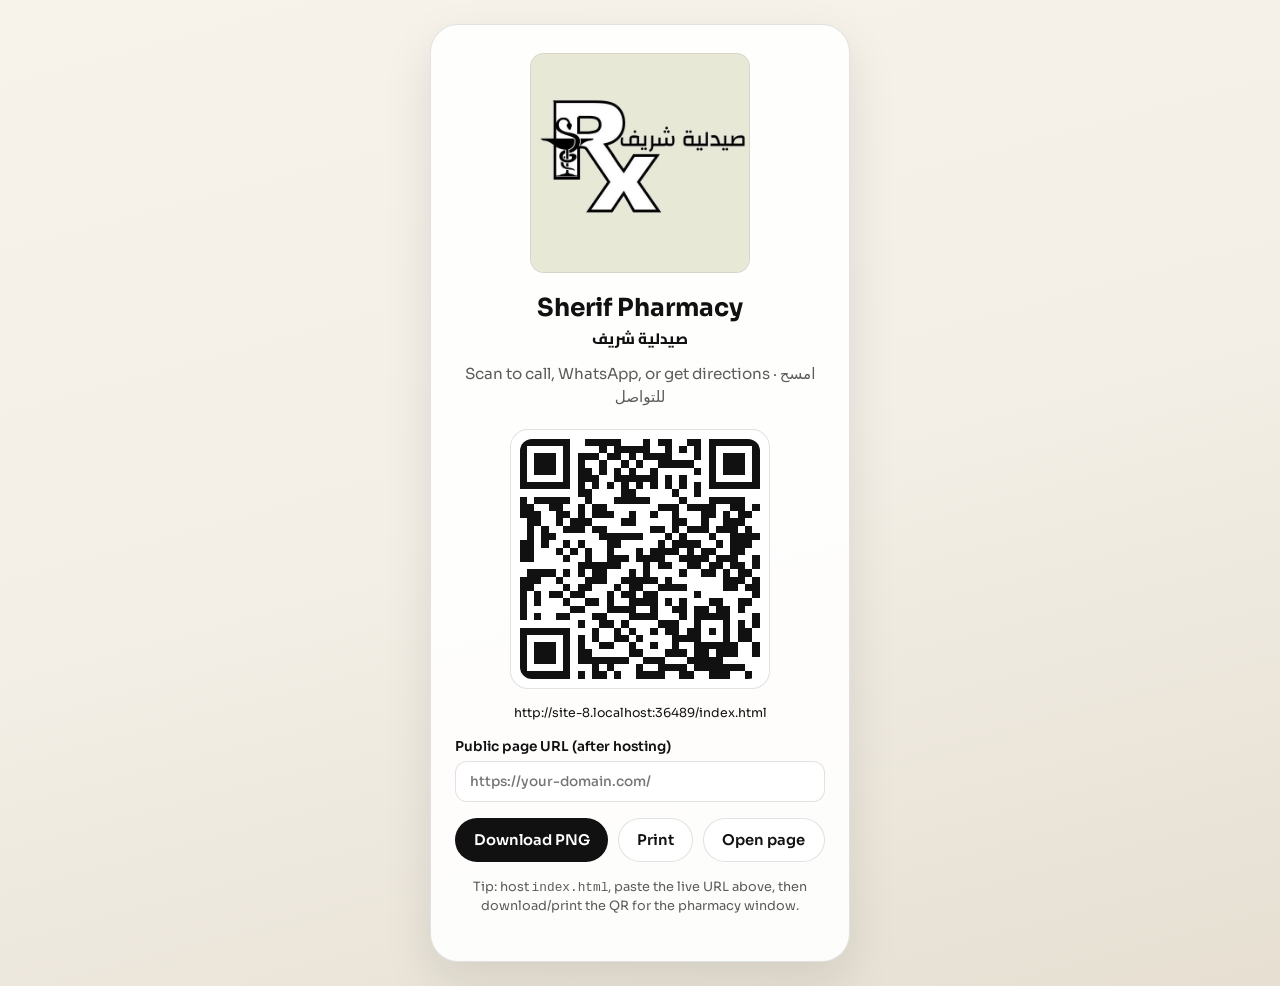
==== qr.html @ 151fe41d "first commit" ====
<!DOCTYPE html>
<html lang="en" dir="ltr">
  <head>
    <meta charset="UTF-8" />
    <meta name="viewport" content="width=device-width, initial-scale=1.0" />
    <title>Sherif Pharmacy QR | رمز الصيدلية</title>
    <link rel="icon" type="image/png" href="public/assets/logo.png" />
    <link rel="preconnect" href="https://fonts.googleapis.com" />
    <link rel="preconnect" href="https://fonts.gstatic.com" crossorigin />
    <link
      href="https://fonts.googleapis.com/css2?family=Cairo:wght@600;700;800&family=Sora:wght@500;600;700&display=swap"
      rel="stylesheet"
    />
    <style>
      :root {
        --ink: #111111;
        --muted: #5c5c5c;
        --cream: #f3efe6;
        --line: rgba(17, 17, 17, 0.12);
      }

      * {
        box-sizing: border-box;
      }

      body {
        margin: 0;
        min-height: 100vh;
        font-family: "Sora", system-ui, sans-serif;
        color: var(--ink);
        background: linear-gradient(165deg, #f7f3eb, var(--cream) 50%, #e6dfd2);
        display: grid;
        place-items: center;
        padding: 1.5rem;
      }

      .card {
        width: min(420px, 100%);
        background: rgba(255, 255, 255, 0.9);
        border: 1px solid var(--line);
        border-radius: 28px;
        padding: 1.75rem 1.5rem 1.5rem;
        text-align: center;
        box-shadow: 0 20px 50px rgba(17, 17, 17, 0.1);
      }

      .logo {
        width: min(220px, 70%);
        height: auto;
        border-radius: 14px;
        background: var(--cream);
        border: 1px solid var(--line);
        margin-bottom: 0.85rem;
      }

      h1 {
        margin: 0 0 0.35rem;
        font-size: 1.55rem;
        color: var(--ink);
      }

      .ar {
        font-family: "Cairo", sans-serif;
        font-weight: 800;
        color: var(--ink);
        margin: 0 0 0.75rem;
      }

      p {
        margin: 0 0 1.25rem;
        color: var(--muted);
        font-size: 0.95rem;
        line-height: 1.5;
      }

      #qr {
        width: 260px;
        height: 260px;
        margin: 0 auto 1rem;
        border-radius: 18px;
        background: #fff;
        display: grid;
        place-items: center;
        border: 1px solid var(--line);
      }

      #qr canvas,
      #qr img {
        width: 240px !important;
        height: 240px !important;
        border-radius: 12px;
      }

      .url {
        font-size: 0.78rem;
        word-break: break-all;
        color: var(--ink);
        margin-bottom: 1.1rem;
      }

      .row {
        display: flex;
        flex-wrap: wrap;
        gap: 0.6rem;
        justify-content: center;
      }

      button,
      a.btn {
        appearance: none;
        border: 0;
        border-radius: 999px;
        padding: 0.75rem 1.15rem;
        font: inherit;
        font-weight: 600;
        font-size: 0.92rem;
        cursor: pointer;
        text-decoration: none;
        color: #fff;
        background: var(--ink);
      }

      a.btn.secondary,
      button.secondary {
        background: #fff;
        color: var(--ink);
        border: 1px solid var(--line);
      }

      .hint {
        margin-top: 1rem;
        font-size: 0.8rem;
        color: var(--muted);
      }

      label {
        display: grid;
        gap: 0.35rem;
        text-align: start;
        margin: 0 0 1rem;
        font-size: 0.85rem;
        font-weight: 600;
        color: var(--ink);
      }

      input {
        width: 100%;
        border: 1px solid var(--line);
        border-radius: 12px;
        padding: 0.7rem 0.85rem;
        font: inherit;
        font-weight: 500;
        color: var(--ink);
        background: #fff;
      }

      @media print {
        body {
          background: #fff;
          padding: 0;
        }

        .no-print {
          display: none !important;
        }

        .card {
          box-shadow: none;
          border: none;
          width: 100%;
        }
      }
    </style>
  </head>
  <body>
    <div class="card">
      <img class="logo" src="public/assets/logo.png" alt="Sherif Pharmacy" />
      <h1>Sherif Pharmacy</h1>
      <p class="ar">صيدلية شريف</p>
      <p>Scan to call, WhatsApp, or get directions · امسح للتواصل</p>

      <div id="qr" aria-label="QR code"></div>
      <div class="url" id="urlLabel"></div>

      <label class="no-print" for="siteUrl">
        Public page URL (after hosting)
        <input
          id="siteUrl"
          type="url"
          placeholder="https://your-domain.com/"
          autocomplete="off"
        />
      </label>

      <div class="row no-print">
        <button type="button" id="downloadBtn">Download PNG</button>
        <button type="button" class="secondary" id="printBtn">Print</button>
        <a class="btn secondary" href="index.html">Open page</a>
      </div>
      <p class="hint no-print">
        Tip: host <code>index.html</code>, paste the live URL above, then
        download/print the QR for the pharmacy window.
      </p>
    </div>

    <script src="public/qrcode.min.js"></script>
    <script>
      const qrEl = document.getElementById("qr");
      const urlLabel = document.getElementById("urlLabel");
      const siteUrl = document.getElementById("siteUrl");
      const downloadBtn = document.getElementById("downloadBtn");
      const printBtn = document.getElementById("printBtn");

      function contactUrl() {
        const custom = siteUrl.value.trim();
        if (custom) return custom.replace(/\/?$/, "/");
        return new URL("index.html", window.location.href).href;
      }

      function renderQr() {
        const url = contactUrl();
        urlLabel.textContent = url;
        qrEl.innerHTML = "";
        new QRCode(qrEl, {
          text: url,
          width: 240,
          height: 240,
          colorDark: "#111111",
          colorLight: "#ffffff",
          correctLevel: QRCode.CorrectLevel.M,
        });
      }

      siteUrl.addEventListener("input", () => {
        clearTimeout(window.__qrTimer);
        window.__qrTimer = setTimeout(renderQr, 250);
      });

      downloadBtn.addEventListener("click", () => {
        const canvas = qrEl.querySelector("canvas");
        const img = qrEl.querySelector("img");
        const dataUrl = canvas
          ? canvas.toDataURL("image/png")
          : img
            ? img.src
            : null;
        if (!dataUrl) return;
        const a = document.createElement("a");
        a.href = dataUrl;
        a.download = "sherif-pharmacy-qr.png";
        a.click();
      });

      printBtn.addEventListener("click", () => window.print());

      renderQr();
    </script>
  </body>
</html>
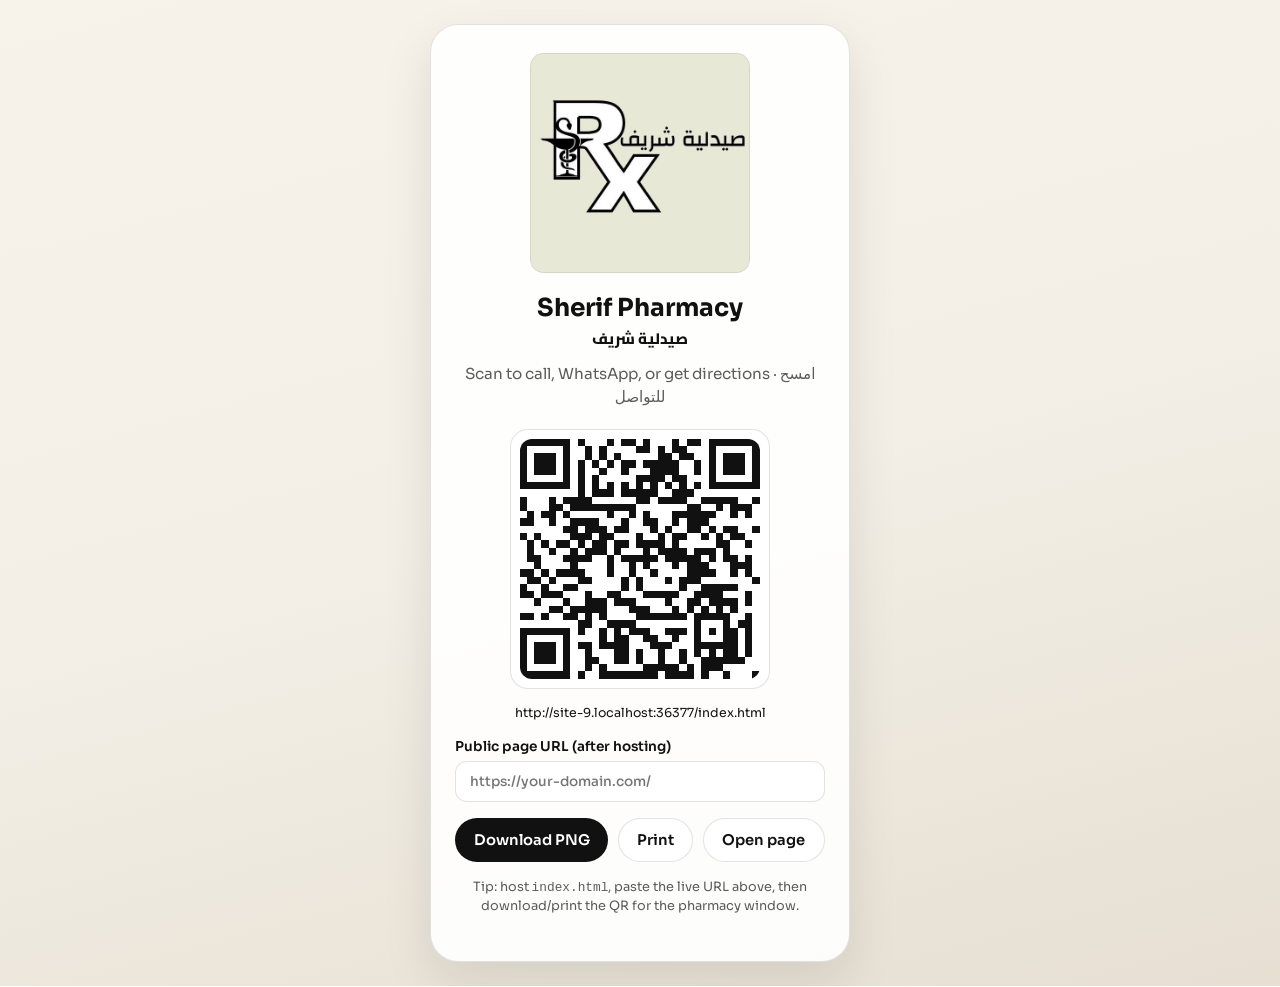
==== commit de2204c8: "fix maps link" ====
--- a/qr.html
+++ b/qr.html
@@ -4,7 +4,8 @@
     <meta charset="UTF-8" />
     <meta name="viewport" content="width=device-width, initial-scale=1.0" />
     <title>Sherif Pharmacy QR | رمز الصيدلية</title>
-    <link rel="icon" type="image/png" href="public/assets/logo.png" />
+    <link rel="icon" type="image/png" href="public/assets/favicon.png" />
+    <link rel="apple-touch-icon" href="public/assets/logo.png" />
     <link rel="preconnect" href="https://fonts.googleapis.com" />
     <link rel="preconnect" href="https://fonts.gstatic.com" crossorigin />
     <link
